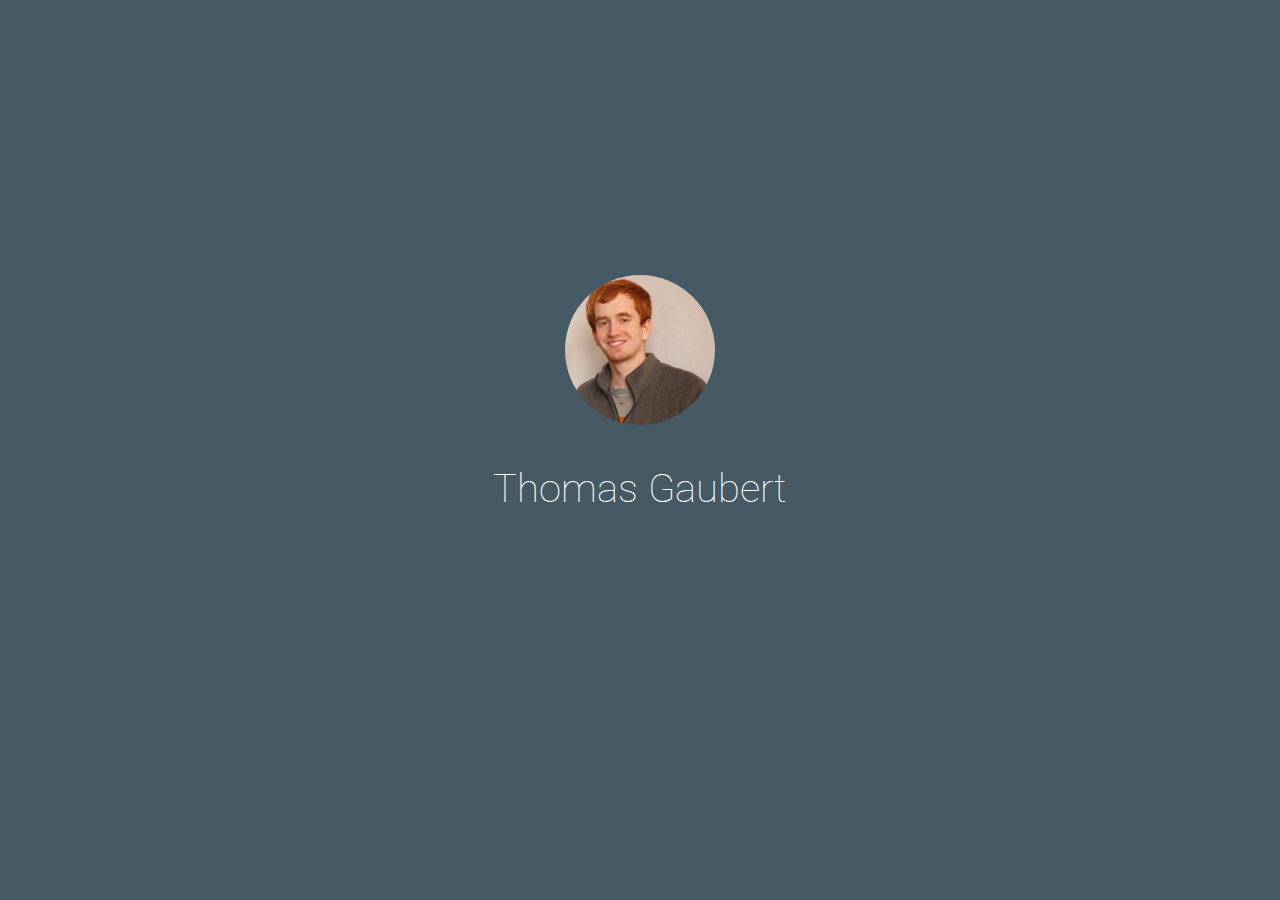
==== index.html @ 6ba44074 "Update index.html" ====
<!DOCTYPE HTML>
<html>
	<head>
		<meta charset="utf-8">
		<meta http-equiv="X-UA-Compatible" content="IE=edge">
		<meta name="google-site-verification" content="Y-iHNjTV9nRYkLNR6wzmsoKuqVngH78X9P6eTDYE-jA" />
		<meta name="viewport" content="width=device-width, initial-scale=1">
		<link rel="shortcut icon" type="image/x-icon" href="res/img/favicon.ico">
		
		<title>Thomas Gaubert</title>

		<script src="http://ajax.googleapis.com/ajax/libs/jquery/1.11.3/jquery.min.js"></script>
		<script src="res/js/animate.js"></script>

		<link href='http://fonts.googleapis.com/css?family=Roboto:100,300,400' rel='stylesheet' type='text/css'>
		<link href='http://fonts.googleapis.com/css?family=Roboto+Condensed:300' rel='stylesheet' type='text/css'>
		<link href='http://fonts.googleapis.com/css?family=Lobster' rel='stylesheet' type='text/css'>
		<link href="res/css/styles.css" rel="stylesheet">
	</head>
	<body>
		<div class="profile">
			<img class="profile-picture" src="res/img/profile.jpg"/>
			<p class="name">Thomas Gaubert</p>
			<div id="links">
				<ul>
					<li class="animate"><a href="http://github.com/ThomasGaubert">GITHUB</a></li>
					<li class="animate"><a href="resume.pdf">RESUME</a></li>
					<li class="animate"><a href="http://google.com/+ThomasGaubert">GOOGLE+</a></li>
					<li class="animate"><a href="http://twitter.com/ThomasGaubert">TWITTER</a></li>
					<li class="animate"><a href="https://www.linkedin.com/in/tpgaubert">LINKEDIN</a></li>
				</ul>
			</div>
			<a class="projects-btn animate" href="#">Projects</a>
		</div>

		<div class="projects-outer">
			<div class="projects-inner">
				<div class="cards">
					<div class="card card-1">
						<div class="image" id="card-1-image">
							<img src="res/img/card-1.jpg">
							<span class="title title-lobster">Tockle</span>
						</div>
						<div class="content" id="card-1-content">
							<p>Control your phone from Android Wear.</p>
						</div>
						<div class="content" id="card-1-content-more">
							<div class="title title-lobster">Tockle</div>
							<ul class="no-bullets">
								<li><b>Launched:</b> August 2014</li>
								<li><b>Platform:</b> Android</li>
								<li><b>Active users:</b> 8,000</li>
								<li><b>Downloads:</b> 30,000</li>
							</ul>
							<b>Coverage</b>
							<ul>
								<li>Gizmodo, Android Police, and more</li>
								<li>Featured at Google I/O 2015</li>
							</li>
						</div>
						<div class="action" id="card-1-action">
							<a href="https://play.google.com/store/apps/details?id=com.texasgamer.tockle">Play Store</a>
							<a href="#" id="info-more-1">More Info</a>
						</div>
						<div class="action" id="card-1-action-more">
							<a href="projects/tockle">Website</a>
							<a href="#" id="info-less-1">Less Info</a>
						</div>
					</div>
					<div class="card card-2">
						<div class="image darken" id="card-2-image">
							<img src="res/img/card-2.png">
							<span class="title title-lobster">Ensemble</span>
						</div>
						<div class="content" id="card-2-content">
							<p>Unified streaming music.</p>
						</div>
						<div class="content" id="card-2-content-more">
							<div class="title title-lobster">Ensemble</div>
							<ul class="no-bullets">
								<li><b>Launched:</b> March 2015</li>
								<li><b>Platform:</b> Web</li>
							</ul>
							<b>Notes</b>
							<ul>
								<li>Created as part of HackDFW 2015</li>
								<li>Supports Google Play Music and YouTube</li>
							</ul>
						</div>
						<div class="action" id="card-2-action">
							<a href="https://ensembleplayer.me">Web</a>
							<a href="#" id="info-more-2">More Info</a>
						</div>
						<div class="action" id="card-2-action-more">
							<a href="http://github.com/EnsemblePlayer">GitHub</a>
							<a href="#" id="info-less-2">Less Info</a>
						</div>
					</div>
					
					<div class="card card-3">
						<div class="image" id="card-3-image">
							<img src="res/img/card-3.png">
						</div>
						<div class="content" id="card-3-content">
							<p>Texas ΛΑΝ + Freetail Hackers</p>
						</div>
						<div class="content" id="card-3-content-more">
							<div class="title">Texas ΛΑΝ</div>
							<ul>
								<li>Treasurer (2016 - Present)</li>
							</ul>
							<div class="title">Freetail Hackers (HackTX)</div>
							<ul>
								<li>Tech Director (2016 - Present)</li>
							</ul>
						</div>
						<div class="action" id="card-3-action">
							<a href="#" id="info-more-3">More Info</a>
						</div>
						<div class="action" id="card-3-action-more">
							<a href="https://texaslan.org">ΛΑΝ</a>
							<a href="https://freetailhackers.com">Freetail Hackers</a>
							<a href="#" id="info-less-3">Less</a>
						</div>
					</div>
					
					<div class="stacked-cards">
						<div class="card card-4">
							<div class="content">
								<span class="title">More Projects</span>
								<p>Even more projects available on GitHub.</p>
							</div>
							<div class="action">
								<a href="https://github.com/ThomasGaubert">GitHub</a>
							</div>
						</div>
						<div class="card card-5">
							<div class="content">
								<span class="title">About Me</span>
								<p>I'm a third year Computer Science major at The University of Texas at Austin with a passion for tech and the outdoors.</p><br>
							</div>
						</div>
					</div>
					<div class="buttons">
						<a class="back-btn animate" href="#">Back</a>
					</div>
				</div>
			</div>
		</div>
	</body>
</html>
---- res/css/styles.css ----
/*
 * Profile
 */
body {
	font-family: 'Roboto', sans-serif;
	font-weight: 100;
	-webkit-font-smoothing: antialiased;
	-moz-font-smoothing: antialiased;
	-ms-font-smoothing: antialiased;
	-o-font-smoothing: antialiased;
	font-smoothing: antialiased;
	color: #FFFFFF;
	background-color: #455A64;
}

.profile {
	width: 50%;
    height: 350px;
    position: absolute;
    top: 0;
    bottom: 0;
    left: 0;
    right: 0;
    margin: auto;
    text-align: center;
}

.name {
	font-size: 2.5em;
	text-align: center;
}

.profile-picture {
	width: 150px;
	height: 150px;
	border-radius: 50%;
	display: block;
	margin-left: auto;
	margin-right: auto;	
}

#links ul {
	margin: 0;
	padding: 0;
	padding-bottom: 45px;
	list-style-type: none;
	text-align: center;
}

#links ul li { 
	display: inline; 
}

#links ul li a { 
	text-decoration: none; 
	color: white;
	font-family: 'Roboto Condensed', sans-serif;
	padding: 10px;
}

.projects-btn {
	text-decoration: none; 
	color: white;
	padding: 10px;
	margin-bottom: 20px;
	font-size: 18px;
	border: white solid 1px;
	border-radius: 5px;
	display: inline-block;
	-webkit-transition: all .2s cubic-bezier(.55,0,.1,1);
	-moz-transition: all .2s cubic-bezier(.55,0,.1,1);
	-ms-transition: all .2s cubic-bezier(.55,0,.1,1);
	-o-transition: all .2s cubic-bezier(.55,0,.1,1);
	transition: all .2s cubic-bezier(.55,0,.1,1);
}

.projects-btn:hover {
	-webkit-transform:scale(1.1);
	-moz-transform:scale(1.1);
	-ms-transform:scale(1.1);
	-o-transform:scale(1.1);
	transform:scale(1.1);
}

.animate {
	-webkit-animation: show 1s cubic-bezier(.55,0,.1,1);
    -moz-animation: show 1s cubic-bezier(.55,0,.1,1);
    -ms-animation: show 1s cubic-bezier(.55,0,.1,1);
    -o-animation: show 1s cubic-bezier(.55,0,.1,1);
    animation: show 1s cubic-bezier(.55,0,.1,1);
    -webkit-animation-fill-mode: forwards;
    -moz-animation-fill-mode: forwards;
    -ms-animation-fill-mode: forwards;
    -o-animation-fill-mode: forwards;
    animation-fill-mode: forwards;
    visibility: hidden;
}

@-webkit-keyframes show { 
	0% {
   		-webkit-transform:scale(0);
   		-moz-transform:scale(0);
   		-ms-transform:scale(0);
   		-o-transform:scale(0);
   		transform:scale(0);
   		opacity: 0;
	}
  	100% {
  		-webkit-transform:scale(1);
   		-moz-transform:scale(1);
   		-ms-transform:scale(1);
   		-o-transform:scale(1);
   		transform:scale(1);
  		opacity: 1;
  		visibility: visible;
  	}
}

.animate:nth-child(2) { 
	-webkit-animation-delay: 0.2s;
	-moz-animation-delay: 0.2s;
	-ms-animation-delay: 0.2s;
	-o-animation-delay: 0.2s;
	animation-delay: 0.2s;
}

.animate:nth-child(3) {
	-webkit-animation-delay: 0.3s;
	-moz-animation-delay: 0.3s;
	-ms-animation-delay: 0.3s;
	-o-animation-delay: 0.3s;
	animation-delay: 0.3s;
}

.animate:nth-child(4) { 
	-webkit-animation-delay: 0.4s;
	-moz-animation-delay: 0.4s;
	-ms-animation-delay: 0.4s;
	-o-animation-delay: 0.4s;
	animation-delay: 0.4s;
}

.animate:nth-child(5) { 
	-webkit-animation-delay: 0.5s;
	-moz-animation-delay: 0.5s;
	-ms-animation-delay: 0.5s;
	-o-animation-delay: 0.5s;
	animation-delay: 0.5s;
}

.animate:nth-child(6) { 
	-webkit-animation-delay: 0.6s;
	-moz-animation-delay: 0.6s;
	-ms-animation-delay: 0.6s;
	-o-animation-delay: 0.6s;
	animation-delay: 0.6s;
}

/*
 * Projects
 */
.projects-outer {
	padding: 0px;
}

.projects-inner {
  	width: 100%;
    height: 350px;
    
    margin: auto;
}

.cards {
	width: 80%;
    height: 350px;
    position: absolute;
    top: 0;
    bottom: 0;
    left: 0;
    right: 0;
    margin: auto;
}

.buttons {
	text-align: center;
	margin-top: 20px;
}

.back-btn {
	text-decoration: none; 
	color: white;
	padding: 10px;
	margin-bottom: 20px;
	font-size: 18px;
	border: white solid 1px;
	border-radius: 5px;
	display: inline-block;
	-webkit-transition: all .2s cubic-bezier(.55,0,.1,1);
	-moz-transition: all .2s cubic-bezier(.55,0,.1,1);
	-ms-transition: all .2s cubic-bezier(.55,0,.1,1);
	-o-transition: all .2s cubic-bezier(.55,0,.1,1);
	transition: all .2s cubic-bezier(.55,0,.1,1);
	-webkit-animation-delay: 0.5s;
	-moz-animation-delay: 0.5s; 
	-ms-animation-delay: 0.5s; 
	-o-animation-delay: 0.5s;
	animation-delay: 0.5s;
}

.back-btn:hover {
	-webkit-transform:scale(1.1);
	-moz-transform:scale(1.1);
	-ms-transform:scale(1.1);
	-o-transform:scale(1.1);
	transform:scale(1.1);
}

/*
 * Cards
 */
.card {
	display: inline-block;
	vertical-align: top;
	width: 350px;
	position: relative;
	overflow: hidden;
	margin: 10px;
	background: #FFF;
	box-shadow: 0 2px 5px 0 rgba(0, 0, 0, 0.16), 0 2px 10px 0 rgba(0, 0, 0, 0.12);
	color: #272727;
	border-radius: 2px;
	-webkit-animation: show 1s cubic-bezier(.55,0,.1,1);
    -moz-animation: show 1s cubic-bezier(.55,0,.1,1);
    -ms-animation: show 1s cubic-bezier(.55,0,.1,1);
    -o-animation: show 1s cubic-bezier(.55,0,.1,1);
    animation: show 1s cubic-bezier(.55,0,.1,1);
    -webkit-animation-fill-mode: forwards;
    -moz-animation-fill-mode: forwards;
    -ms-animation-fill-mode: forwards;
    -o-animation-fill-mode: forwards;
    animation-fill-mode: forwards;
    visibility: hidden;
}

.card .title {
    line-height: 48px;
    font-size: 24px;
    font-weight: 300;
}

.card .content {
    padding: 20px;
    font-weight: 300;
    border-radius: 0 0 2px 2px;
}

.card p {
    margin: 0;
}

.card .action {
    border-top: 1px solid rgba(160, 160, 160, 0.2);
    padding: 20px;
    font-weight: 400;
}

.card a {
    color: #FF5722;
    margin-right: 20px;
    text-transform: uppercase;
    text-decoration: none;
}

.card .image {
    position: relative;
}

.card .image img {
    border-radius: 2px 2px 0 0;
    position: relative;
    left: 0;
    right: 0;
    top: 0;
    bottom: 0;
    width: 100%;
}

.card .darken {
	background: #494949;
}

.card .darken img {
	opacity: 0.7;
}

.card .image .title {
    position: absolute;
    bottom: 0;
    left: 0;
    padding: 20px;
    color: #FFF;
}

.title-lobster {
	font-family: 'Lobster', cursive;
	font-size: 48px !important;
}

.stacked-cards {
  	width: 350px; 
  	display: inline-block;
}

.no-bullets {
	list-style-type: none;
	padding: 0; 
	margin-top: 10px;
	margin-bottom: 25px;
}

@-webkit-keyframes show-cards { 
	0% {
   		-webkit-transform:scale(0);
   		-moz-transform:scale(0);
   		-ms-transform:scale(0);
   		-o-transform:scale(0);
   		transform:scale(0);
	}
  	100% {
  		-webkit-transform:scale(1);
   		-moz-transform:scale(1);
   		-ms-transform:scale(1);
   		-o-transform:scale(1);
   		transform:scale(1);
  		visibility: visible;
  	}
}

.card-2 { 
	-webkit-animation-delay: 0.2s;
	-moz-animation-delay: 0.2s;
	-ms-animation-delay: 0.2s;
	-o-animation-delay: 0.2s;
	animation-delay: 0.2s;
}

.card-3 { 
	-webkit-animation-delay: 0.3s;
	-moz-animation-delay: 0.3s;
	-ms-animation-delay: 0.3s;
	-o-animation-delay: 0.3s;
	animation-delay: 0.3s;
}

.card-4 { 
	-webkit-animation-delay: 0.4s;
	-moz-animation-delay: 0.4s;
	-ms-animation-delay: 0.4s;
	-o-animation-delay: 0.4s;
	animation-delay: 0.4s;
}

.card-5 { 
	-webkit-animation-delay: 0.5s;
	-moz-animation-delay: 0.5s;
	-ms-animation-delay: 0.5s;
	-o-animation-delay: 0.5s;
	animation-delay: 0.5s;
}

@media (max-width: 1860px) {
	.cards {
		width: 750px;
		margin-top: 20px;
	}
}

@media (max-width: 825px) {
	.cards {
		width: 320px;
	}

	.card {
		width: 300px;
	}
}
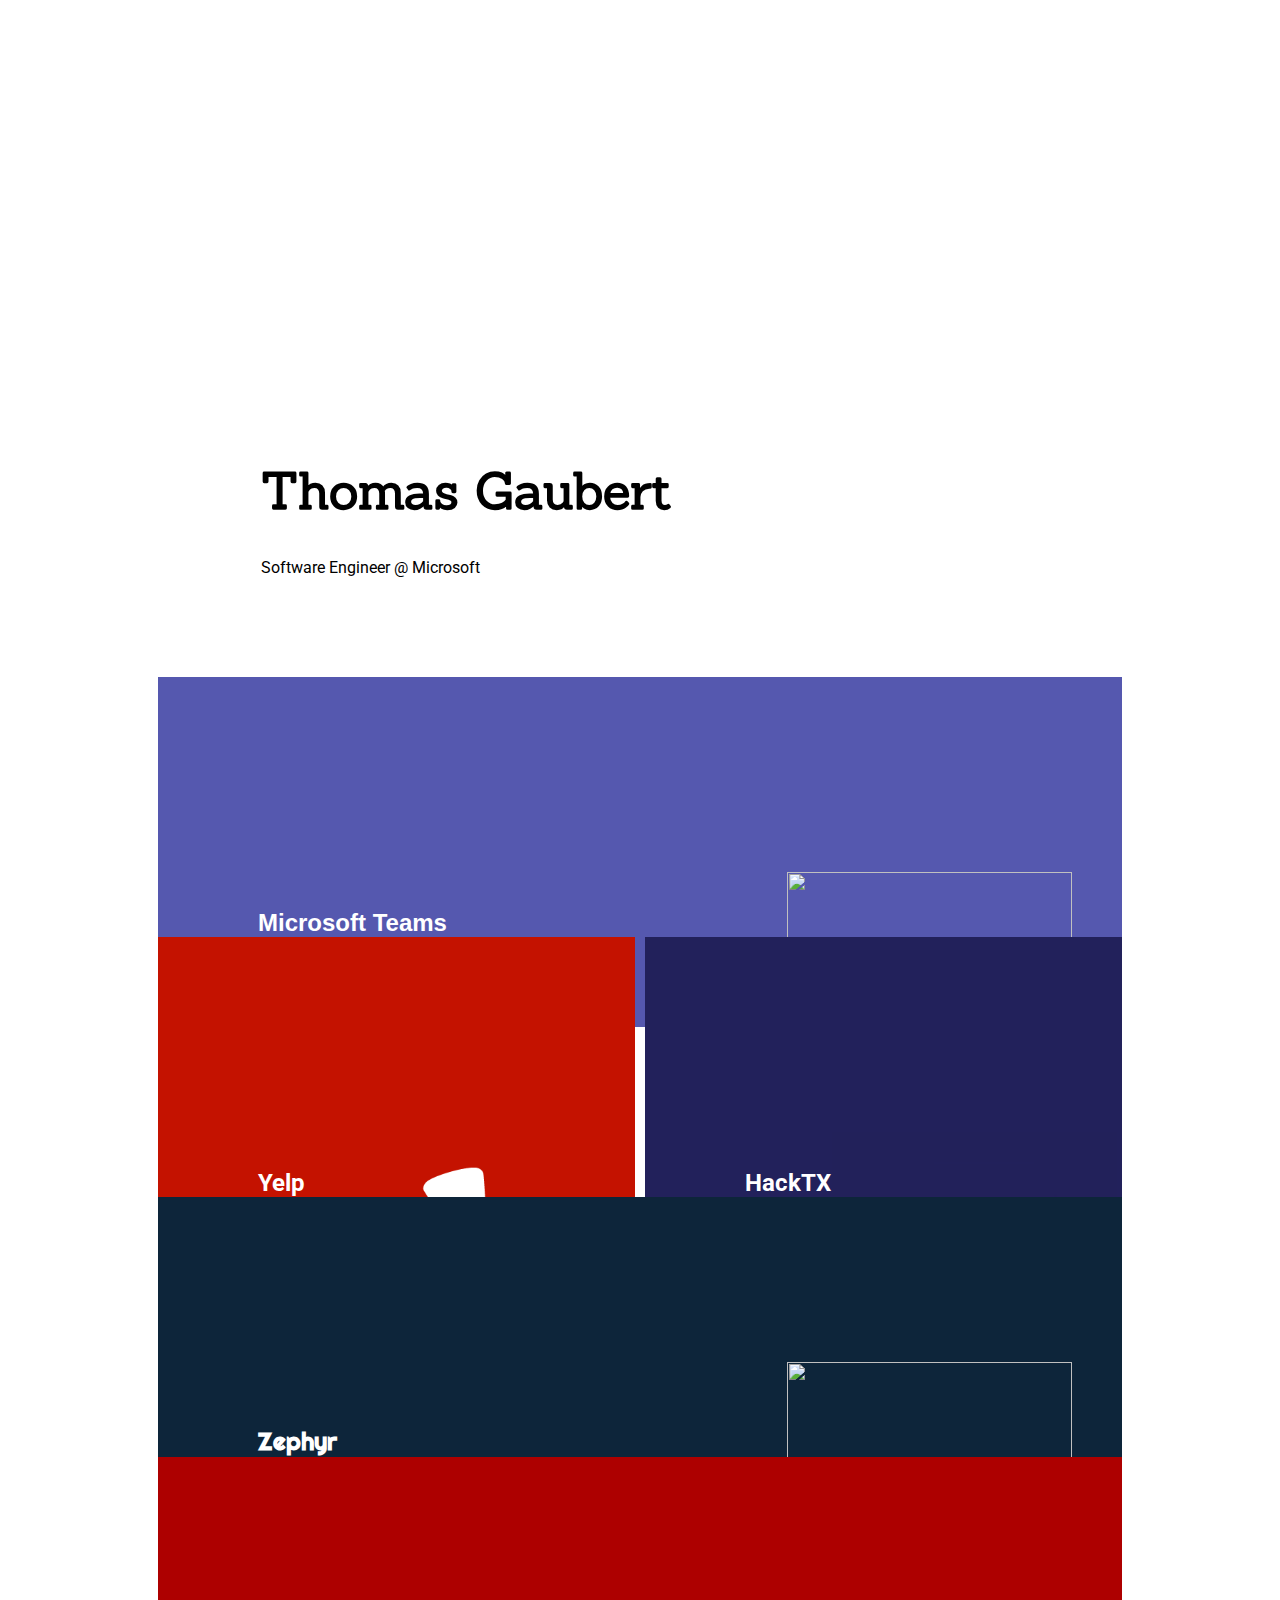
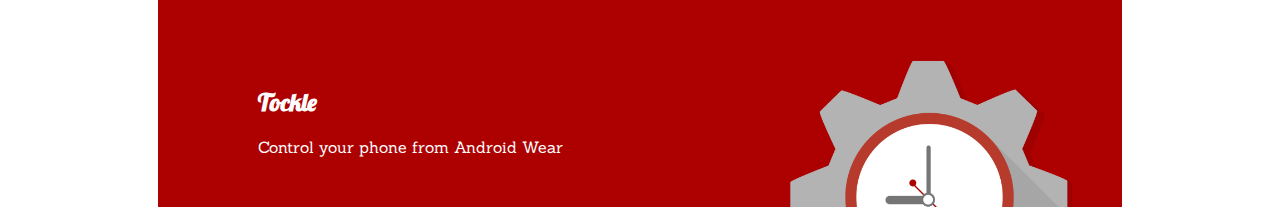
==== commit 23a9584f: "Add half project blocks" ====
--- a/index.html
+++ b/index.html
@@ -1,151 +1,116 @@
 <!DOCTYPE HTML>
 <html>
-	<head>
-		<meta charset="utf-8">
-		<meta http-equiv="X-UA-Compatible" content="IE=edge">
-		<meta name="google-site-verification" content="Y-iHNjTV9nRYkLNR6wzmsoKuqVngH78X9P6eTDYE-jA" />
-		<meta name="viewport" content="width=device-width, initial-scale=1">
-		<link rel="shortcut icon" type="image/x-icon" href="res/img/favicon.ico">
-		
-		<title>Thomas Gaubert</title>
+<head>
+  <meta charset="utf-8">
+  <meta http-equiv="X-UA-Compatible" content="IE=edge">
+  <meta name="description" content="Student at UT Austin, tech and outdoor enthusiast." />
+  <meta name="google-site-verification" content="Y-iHNjTV9nRYkLNR6wzmsoKuqVngH78X9P6eTDYE-jA" />
+  <meta name="viewport" content="width=device-width, initial-scale=1">
+  <link rel="shortcut icon" type="image/x-icon" href="res/img/favicon.ico">
 
-		<script src="http://ajax.googleapis.com/ajax/libs/jquery/1.11.3/jquery.min.js"></script>
-		<script src="res/js/animate.js"></script>
+  <title>Thomas Gaubert</title>
 
-		<link href='http://fonts.googleapis.com/css?family=Roboto:100,300,400' rel='stylesheet' type='text/css'>
-		<link href='http://fonts.googleapis.com/css?family=Roboto+Condensed:300' rel='stylesheet' type='text/css'>
-		<link href='http://fonts.googleapis.com/css?family=Lobster' rel='stylesheet' type='text/css'>
-		<link href="res/css/styles.css" rel="stylesheet">
-	</head>
-	<body>
-		<div class="profile">
-			<img class="profile-picture" src="res/img/profile.jpg"/>
-			<p class="name">Thomas Gaubert</p>
-			<div id="links">
-				<ul>
-					<li class="animate"><a href="http://github.com/ThomasGaubert">GITHUB</a></li>
-					<li class="animate"><a href="resume.pdf">RESUME</a></li>
-					<li class="animate"><a href="http://google.com/+ThomasGaubert">GOOGLE+</a></li>
-					<li class="animate"><a href="http://twitter.com/ThomasGaubert">TWITTER</a></li>
-					<li class="animate"><a href="https://www.linkedin.com/in/tpgaubert">LINKEDIN</a></li>
-				</ul>
-			</div>
-			<a class="projects-btn animate" href="#">Projects</a>
-		</div>
+  <script src="//ajax.googleapis.com/ajax/libs/jquery/1.11.3/jquery.min.js"></script>
 
-		<div class="projects-outer">
-			<div class="projects-inner">
-				<div class="cards">
-					<div class="card card-1">
-						<div class="image" id="card-1-image">
-							<img src="res/img/card-1.jpg">
-							<span class="title title-lobster">Tockle</span>
-						</div>
-						<div class="content" id="card-1-content">
-							<p>Control your phone from Android Wear.</p>
-						</div>
-						<div class="content" id="card-1-content-more">
-							<div class="title title-lobster">Tockle</div>
-							<ul class="no-bullets">
-								<li><b>Launched:</b> August 2014</li>
-								<li><b>Platform:</b> Android</li>
-								<li><b>Active users:</b> 8,000</li>
-								<li><b>Downloads:</b> 30,000</li>
-							</ul>
-							<b>Coverage</b>
-							<ul>
-								<li>Gizmodo, Android Police, and more</li>
-								<li>Featured at Google I/O 2015</li>
-							</li>
-						</div>
-						<div class="action" id="card-1-action">
-							<a href="https://play.google.com/store/apps/details?id=com.texasgamer.tockle">Play Store</a>
-							<a href="#" id="info-more-1">More Info</a>
-						</div>
-						<div class="action" id="card-1-action-more">
-							<a href="projects/tockle">Website</a>
-							<a href="#" id="info-less-1">Less Info</a>
-						</div>
-					</div>
-					<div class="card card-2">
-						<div class="image darken" id="card-2-image">
-							<img src="res/img/card-2.png">
-							<span class="title title-lobster">Ensemble</span>
-						</div>
-						<div class="content" id="card-2-content">
-							<p>Unified streaming music.</p>
-						</div>
-						<div class="content" id="card-2-content-more">
-							<div class="title title-lobster">Ensemble</div>
-							<ul class="no-bullets">
-								<li><b>Launched:</b> March 2015</li>
-								<li><b>Platform:</b> Web</li>
-							</ul>
-							<b>Notes</b>
-							<ul>
-								<li>Created as part of HackDFW 2015</li>
-								<li>Supports Google Play Music and YouTube</li>
-							</ul>
-						</div>
-						<div class="action" id="card-2-action">
-							<a href="https://ensembleplayer.me">Web</a>
-							<a href="#" id="info-more-2">More Info</a>
-						</div>
-						<div class="action" id="card-2-action-more">
-							<a href="http://github.com/EnsemblePlayer">GitHub</a>
-							<a href="#" id="info-less-2">Less Info</a>
-						</div>
-					</div>
-					
-					<div class="card card-3">
-						<div class="image" id="card-3-image">
-							<img src="res/img/card-3.png">
-						</div>
-						<div class="content" id="card-3-content">
-							<p>Texas ΛΑΝ + Freetail Hackers</p>
-						</div>
-						<div class="content" id="card-3-content-more">
-							<div class="title">Texas ΛΑΝ</div>
-							<ul>
-								<li>Treasurer (2016 - Present)</li>
-							</ul>
-							<div class="title">Freetail Hackers (HackTX)</div>
-							<ul>
-								<li>Tech Director (2016 - Present)</li>
-							</ul>
-						</div>
-						<div class="action" id="card-3-action">
-							<a href="#" id="info-more-3">More Info</a>
-						</div>
-						<div class="action" id="card-3-action-more">
-							<a href="https://texaslan.org">ΛΑΝ</a>
-							<a href="https://freetailhackers.com">Freetail Hackers</a>
-							<a href="#" id="info-less-3">Less</a>
-						</div>
-					</div>
-					
-					<div class="stacked-cards">
-						<div class="card card-4">
-							<div class="content">
-								<span class="title">More Projects</span>
-								<p>Even more projects available on GitHub.</p>
-							</div>
-							<div class="action">
-								<a href="https://github.com/ThomasGaubert">GitHub</a>
-							</div>
-						</div>
-						<div class="card card-5">
-							<div class="content">
-								<span class="title">About Me</span>
-								<p>I'm a third year Computer Science major at The University of Texas at Austin with a passion for tech and the outdoors.</p><br>
-							</div>
-						</div>
-					</div>
-					<div class="buttons">
-						<a class="back-btn animate" href="#">Back</a>
-					</div>
-				</div>
-			</div>
-		</div>
-	</body>
+  <link href="https://fonts.googleapis.com/css?family=Roboto:300,400|Sanchez:400,400i|Righteous|Lobster" rel="stylesheet">
+  <link rel="stylesheet" href="https://maxcdn.bootstrapcdn.com/bootstrap/4.0.0-beta.2/css/bootstrap.min.css" integrity="sha384-PsH8R72JQ3SOdhVi3uxftmaW6Vc51MKb0q5P2rRUpPvrszuE4W1povHYgTpBfshb" crossorigin="anonymous">
+  <script defer src="https://use.fontawesome.com/releases/v5.0.9/js/all.js" integrity="sha384-8iPTk2s/jMVj81dnzb/iFR2sdA7u06vHJyyLlAd4snFpCl/SnyUjRrbdJsw1pGIl" crossorigin="anonymous"></script>
+  <link href="res/css/styles.css" rel="stylesheet">
+</head>
+<body>
+
+  <div class="links">
+    <ul>
+      <li><a href="resume.pdf" target="_blank"><i class="far fa-file-alt"></i></a></li>
+      <li><a href="https://github.com/ThomasGaubert" target="_blank"><i class="fab fa-github"></i></a></li>
+      <li><a href="https://twitter.com/ThomasGaubert" target="_blank"><i class="fab fa-twitter"></i></a></li>
+      <li><a href="https://instagram.com/ThomasGaubert" target="_blank"><i class="fab fa-instagram"></i></a></li>
+      <li><a href="https://linkedin.com/in/tpgaubert" target="_blank"><i class="fab fa-linkedin"></i></a></li>
+    </ul>
+  </div>
+
+  <section class="hero">
+    <section class="bio">
+      <h1 class="name">Thomas Gaubert</h1>
+      <span class="tagline">Software Engineer @ Microsoft</span>
+    </section>
+  </section>
+
+  <div class="projects-container">
+    <section class="project">
+      <div class="project-container project-ms">
+        <img class="icon" src="res/img/ms-teams.png" />
+        <div class="project-caption">
+          <h2>Microsoft Teams</h2>
+          <span class="project-tagline">The hub for teamwork in Office 365</span>
+        </div>
+      </div>
+    </section>
+
+    <!-- <section class="project">
+      <div class="project-container project-container-half left project-yelp">
+        <img class="icon" src="res/img/ms-teams.png" />
+        <div class="project-caption">
+          <h2>Yelp</h2>
+          <span class="project-tagline">Core Android</span>
+        </div>
+      </div>
+
+      <div class="project-container project-container-half right project-lan">
+        <img class="icon" src="res/img/ms-teams.png" />
+        <div class="project-caption">
+          <h2>HackTX</h2>
+          <span class="project-tagline">The UT Austin hackathon</span>
+        </div>
+      </div>
+    </section> -->
+
+    <div class="project-half-container">
+      <section class="project project-half">
+        <div class="project-container project-yelp half-left">
+          <img class="icon" src="res/img/yelp.png" />
+          <div class="project-caption">
+            <h2>Yelp</h2>
+            <span class="project-tagline">Core Android</span>
+          </div>
+        </div>
+      </section>
+
+      <section class="project project-half">
+        <div class="project-container project-hacktx half-right">
+          <img class="icon" src="res/img/hacktx.png" />
+          <div class="project-caption">
+            <h2>HackTX</h2>
+            <span class="project-tagline">The UT Austin hackathon</span>
+          </div>
+        </div>
+      </section>
+    </div>
+
+    <section class="project">
+      <div class="project-container project-zephyr">
+        <img class="icon" src="res/img/zephyr.png" />
+        <div class="project-caption">
+          <h2>Zephyr</h2>
+          <span class="project-tagline">Android notifications mirrored to VR</span>
+        </div>
+      </div>
+    </section>
+
+    <section class="project">
+      <div class="project-container project-tockle">
+        <img class="icon" src="res/img/tockle.png" />
+        <div class="project-caption">
+          <h2>Tockle</h2>
+          <span class="project-tagline">Control your phone from Android Wear</span>
+        </div>
+      </div>
+    </section>
+  </div>
+
+  <section class="footer">
+    &copy; 2018 Thomas Gaubert
+  </section>
+  
+</body>
 </html>
--- a/res/css/styles.css
+++ b/res/css/styles.css
@@ -1,386 +1,181 @@
-/*
- * Profile
- */
+/* Global */
 body {
-	font-family: 'Roboto', sans-serif;
-	font-weight: 100;
-	-webkit-font-smoothing: antialiased;
-	-moz-font-smoothing: antialiased;
-	-ms-font-smoothing: antialiased;
-	-o-font-smoothing: antialiased;
-	font-smoothing: antialiased;
-	color: #FFFFFF;
-	background-color: #455A64;
+  font-family: 'Roboto', sans-serif;
 }
 
-.profile {
-	width: 50%;
-    height: 350px;
-    position: absolute;
-    top: 0;
-    bottom: 0;
-    left: 0;
-    right: 0;
-    margin: auto;
-    text-align: center;
+@font-face {
+  font-family: 'SegoeUI' ;
+  src: url('../font/SegoeUI.ttf') format('truetype');
+}
+
+/* Links */
+.links {
+  width: 150px;
+  position: fixed;
+  z-index: 1;
+  top: 0;
+  right: 0;
+  overflow-x: hidden;
+  padding-top: 20px;
+}
+
+.links a {
+  padding: 6px 8px 6px 16px;
+  text-decoration: none;
+  font-size: 25px;
+  color: #818181;
+  display: block;
+}
+
+.links a:hover {
+  color: black;
+}
+
+.links ul {
+  list-style: none
+}
+
+.links ul .fa-file-alt {
+  margin-left: 3px;
+}
+
+.links li {
+  display: block
+}
+
+/* Hero */
+.hero {
+  height: 90%;
+  padding-top: 25%;
+}
+
+.bio {
+  width: 500px;
+  padding: 100px 0;
+  margin-left: 20%;
 }
 
 .name {
-	font-size: 2.5em;
-	text-align: center;
+  font-family: 'Sanchez', serif;
+  font-size: 4vmax;
 }
 
-.profile-picture {
-	width: 150px;
-	height: 150px;
-	border-radius: 50%;
-	display: block;
-	margin-left: auto;
-	margin-right: auto;	
+.tagline {
+  
 }
 
-#links ul {
-	margin: 0;
-	padding: 0;
-	padding-bottom: 45px;
-	list-style-type: none;
-	text-align: center;
+/* Projects */
+.projects-container {
+  padding: 0 150px;
 }
 
-#links ul li { 
-	display: inline; 
+.project {
+  height: 250px;
+  margin-bottom: 10px;
 }
 
-#links ul li a { 
-	text-decoration: none; 
-	color: white;
-	font-family: 'Roboto Condensed', sans-serif;
-	padding: 10px;
+.project-half {
+  padding: 0;
+  width: 50%;
 }
 
-.projects-btn {
-	text-decoration: none; 
-	color: white;
-	padding: 10px;
-	margin-bottom: 20px;
-	font-size: 18px;
-	border: white solid 1px;
-	border-radius: 5px;
-	display: inline-block;
-	-webkit-transition: all .2s cubic-bezier(.55,0,.1,1);
-	-moz-transition: all .2s cubic-bezier(.55,0,.1,1);
-	-ms-transition: all .2s cubic-bezier(.55,0,.1,1);
-	-o-transition: all .2s cubic-bezier(.55,0,.1,1);
-	transition: all .2s cubic-bezier(.55,0,.1,1);
+.project-half .half-left {
+  margin-right: 5px;
 }
 
-.projects-btn:hover {
-	-webkit-transform:scale(1.1);
-	-moz-transform:scale(1.1);
-	-ms-transform:scale(1.1);
-	-o-transform:scale(1.1);
-	transform:scale(1.1);
+.project-half .half-right {
+  margin-left: 5px;
 }
 
-.animate {
-	-webkit-animation: show 1s cubic-bezier(.55,0,.1,1);
-    -moz-animation: show 1s cubic-bezier(.55,0,.1,1);
-    -ms-animation: show 1s cubic-bezier(.55,0,.1,1);
-    -o-animation: show 1s cubic-bezier(.55,0,.1,1);
-    animation: show 1s cubic-bezier(.55,0,.1,1);
-    -webkit-animation-fill-mode: forwards;
-    -moz-animation-fill-mode: forwards;
-    -ms-animation-fill-mode: forwards;
-    -o-animation-fill-mode: forwards;
-    animation-fill-mode: forwards;
-    visibility: hidden;
+.project-half-container {
+  display: flex;
 }
 
-@-webkit-keyframes show { 
-	0% {
-   		-webkit-transform:scale(0);
-   		-moz-transform:scale(0);
-   		-ms-transform:scale(0);
-   		-o-transform:scale(0);
-   		transform:scale(0);
-   		opacity: 0;
-	}
-  	100% {
-  		-webkit-transform:scale(1);
-   		-moz-transform:scale(1);
-   		-ms-transform:scale(1);
-   		-o-transform:scale(1);
-   		transform:scale(1);
-  		opacity: 1;
-  		visibility: visible;
-  	}
+.project-container {
+  position: relative;
+  height: 100%;
+  padding: 50px 100px;
+  overflow: hidden;
 }
 
-.animate:nth-child(2) { 
-	-webkit-animation-delay: 0.2s;
-	-moz-animation-delay: 0.2s;
-	-ms-animation-delay: 0.2s;
-	-o-animation-delay: 0.2s;
-	animation-delay: 0.2s;
+.project-container > .icon {
+  width: 285px;
+  height: 285px;
+  position: absolute;
+  bottom: -130px;
+  right: 50px;
 }
 
-.animate:nth-child(3) {
-	-webkit-animation-delay: 0.3s;
-	-moz-animation-delay: 0.3s;
-	-ms-animation-delay: 0.3s;
-	-o-animation-delay: 0.3s;
-	animation-delay: 0.3s;
+.project-caption {
+  position: absolute;
+  bottom: 0;
+  margin-bottom: 50px;
 }
 
-.animate:nth-child(4) { 
-	-webkit-animation-delay: 0.4s;
-	-moz-animation-delay: 0.4s;
-	-ms-animation-delay: 0.4s;
-	-o-animation-delay: 0.4s;
-	animation-delay: 0.4s;
+.project-tagline {
+  font-family: 'Sanchez', serif;
 }
 
-.animate:nth-child(5) { 
-	-webkit-animation-delay: 0.5s;
-	-moz-animation-delay: 0.5s;
-	-ms-animation-delay: 0.5s;
-	-o-animation-delay: 0.5s;
-	animation-delay: 0.5s;
+/* Project: Microsoft */
+.project-ms {
+  background-color: #5558AF;
+  color: white;
 }
 
-.animate:nth-child(6) { 
-	-webkit-animation-delay: 0.6s;
-	-moz-animation-delay: 0.6s;
-	-ms-animation-delay: 0.6s;
-	-o-animation-delay: 0.6s;
-	animation-delay: 0.6s;
+.project-ms h2 {
+  text-transform: capitalize;
+  font-family: 'SegoeUI', 'Arial', 'Helvetica', sans-serif;
 }
 
-/*
- * Projects
- */
-.projects-outer {
-	padding: 0px;
+/* Project: Yelp */
+.project-yelp {
+  background-color: #C41200;
+  color: white;
 }
 
-.projects-inner {
-  	width: 100%;
-    height: 350px;
-    
-    margin: auto;
+.project-yelp > .icon {
+  right: 5px;
 }
 
-.cards {
-	width: 80%;
-    height: 350px;
-    position: absolute;
-    top: 0;
-    bottom: 0;
-    left: 0;
-    right: 0;
-    margin: auto;
+/* Project: HackTX */
+.project-hacktx {
+  background-color: #22215B;
+  color: white;
 }
 
-.buttons {
-	text-align: center;
-	margin-top: 20px;
+.project-hacktx > .icon {
+  right: 5px;
 }
 
-.back-btn {
-	text-decoration: none; 
-	color: white;
-	padding: 10px;
-	margin-bottom: 20px;
-	font-size: 18px;
-	border: white solid 1px;
-	border-radius: 5px;
-	display: inline-block;
-	-webkit-transition: all .2s cubic-bezier(.55,0,.1,1);
-	-moz-transition: all .2s cubic-bezier(.55,0,.1,1);
-	-ms-transition: all .2s cubic-bezier(.55,0,.1,1);
-	-o-transition: all .2s cubic-bezier(.55,0,.1,1);
-	transition: all .2s cubic-bezier(.55,0,.1,1);
-	-webkit-animation-delay: 0.5s;
-	-moz-animation-delay: 0.5s; 
-	-ms-animation-delay: 0.5s; 
-	-o-animation-delay: 0.5s;
-	animation-delay: 0.5s;
+/* Project: Zephyr */
+.project-zephyr {
+  background-color: #0D253A;
+  color: white;
 }
 
-.back-btn:hover {
-	-webkit-transform:scale(1.1);
-	-moz-transform:scale(1.1);
-	-ms-transform:scale(1.1);
-	-o-transform:scale(1.1);
-	transform:scale(1.1);
+.project-zephyr > .icon {
+  bottom: -100px;
 }
 
-/*
- * Cards
- */
-.card {
-	display: inline-block;
-	vertical-align: top;
-	width: 350px;
-	position: relative;
-	overflow: hidden;
-	margin: 10px;
-	background: #FFF;
-	box-shadow: 0 2px 5px 0 rgba(0, 0, 0, 0.16), 0 2px 10px 0 rgba(0, 0, 0, 0.12);
-	color: #272727;
-	border-radius: 2px;
-	-webkit-animation: show 1s cubic-bezier(.55,0,.1,1);
-    -moz-animation: show 1s cubic-bezier(.55,0,.1,1);
-    -ms-animation: show 1s cubic-bezier(.55,0,.1,1);
-    -o-animation: show 1s cubic-bezier(.55,0,.1,1);
-    animation: show 1s cubic-bezier(.55,0,.1,1);
-    -webkit-animation-fill-mode: forwards;
-    -moz-animation-fill-mode: forwards;
-    -ms-animation-fill-mode: forwards;
-    -o-animation-fill-mode: forwards;
-    animation-fill-mode: forwards;
-    visibility: hidden;
+.project-zephyr h2 {
+  text-transform: capitalize;
+  font-family: 'Righteous', cursive;
 }
 
-.card .title {
-    line-height: 48px;
-    font-size: 24px;
-    font-weight: 300;
+/* Project: Tockle */
+.project-tockle {
+  background-color: #AD0000;
+  color: white;
 }
 
-.card .content {
-    padding: 20px;
-    font-weight: 300;
-    border-radius: 0 0 2px 2px;
+.project-tockle h2 {
+  text-transform: capitalize;
+  font-family: 'Lobster', cursive;
 }
 
-.card p {
-    margin: 0;
-}
-
-.card .action {
-    border-top: 1px solid rgba(160, 160, 160, 0.2);
-    padding: 20px;
-    font-weight: 400;
-}
-
-.card a {
-    color: #FF5722;
-    margin-right: 20px;
-    text-transform: uppercase;
-    text-decoration: none;
-}
-
-.card .image {
-    position: relative;
-}
-
-.card .image img {
-    border-radius: 2px 2px 0 0;
-    position: relative;
-    left: 0;
-    right: 0;
-    top: 0;
-    bottom: 0;
-    width: 100%;
-}
-
-.card .darken {
-	background: #494949;
-}
-
-.card .darken img {
-	opacity: 0.7;
-}
-
-.card .image .title {
-    position: absolute;
-    bottom: 0;
-    left: 0;
-    padding: 20px;
-    color: #FFF;
-}
-
-.title-lobster {
-	font-family: 'Lobster', cursive;
-	font-size: 48px !important;
-}
-
-.stacked-cards {
-  	width: 350px; 
-  	display: inline-block;
-}
-
-.no-bullets {
-	list-style-type: none;
-	padding: 0; 
-	margin-top: 10px;
-	margin-bottom: 25px;
-}
-
-@-webkit-keyframes show-cards { 
-	0% {
-   		-webkit-transform:scale(0);
-   		-moz-transform:scale(0);
-   		-ms-transform:scale(0);
-   		-o-transform:scale(0);
-   		transform:scale(0);
-	}
-  	100% {
-  		-webkit-transform:scale(1);
-   		-moz-transform:scale(1);
-   		-ms-transform:scale(1);
-   		-o-transform:scale(1);
-   		transform:scale(1);
-  		visibility: visible;
-  	}
-}
-
-.card-2 { 
-	-webkit-animation-delay: 0.2s;
-	-moz-animation-delay: 0.2s;
-	-ms-animation-delay: 0.2s;
-	-o-animation-delay: 0.2s;
-	animation-delay: 0.2s;
-}
-
-.card-3 { 
-	-webkit-animation-delay: 0.3s;
-	-moz-animation-delay: 0.3s;
-	-ms-animation-delay: 0.3s;
-	-o-animation-delay: 0.3s;
-	animation-delay: 0.3s;
-}
-
-.card-4 { 
-	-webkit-animation-delay: 0.4s;
-	-moz-animation-delay: 0.4s;
-	-ms-animation-delay: 0.4s;
-	-o-animation-delay: 0.4s;
-	animation-delay: 0.4s;
-}
-
-.card-5 { 
-	-webkit-animation-delay: 0.5s;
-	-moz-animation-delay: 0.5s;
-	-ms-animation-delay: 0.5s;
-	-o-animation-delay: 0.5s;
-	animation-delay: 0.5s;
-}
-
-@media (max-width: 1860px) {
-	.cards {
-		width: 750px;
-		margin-top: 20px;
-	}
-}
-
-@media (max-width: 825px) {
-	.cards {
-		width: 320px;
-	}
-
-	.card {
-		width: 300px;
-	}
+/* Footer */
+.footer {
+  font-size: 0.75rem;
+  padding: 1rem;
+  text-align: center;
 }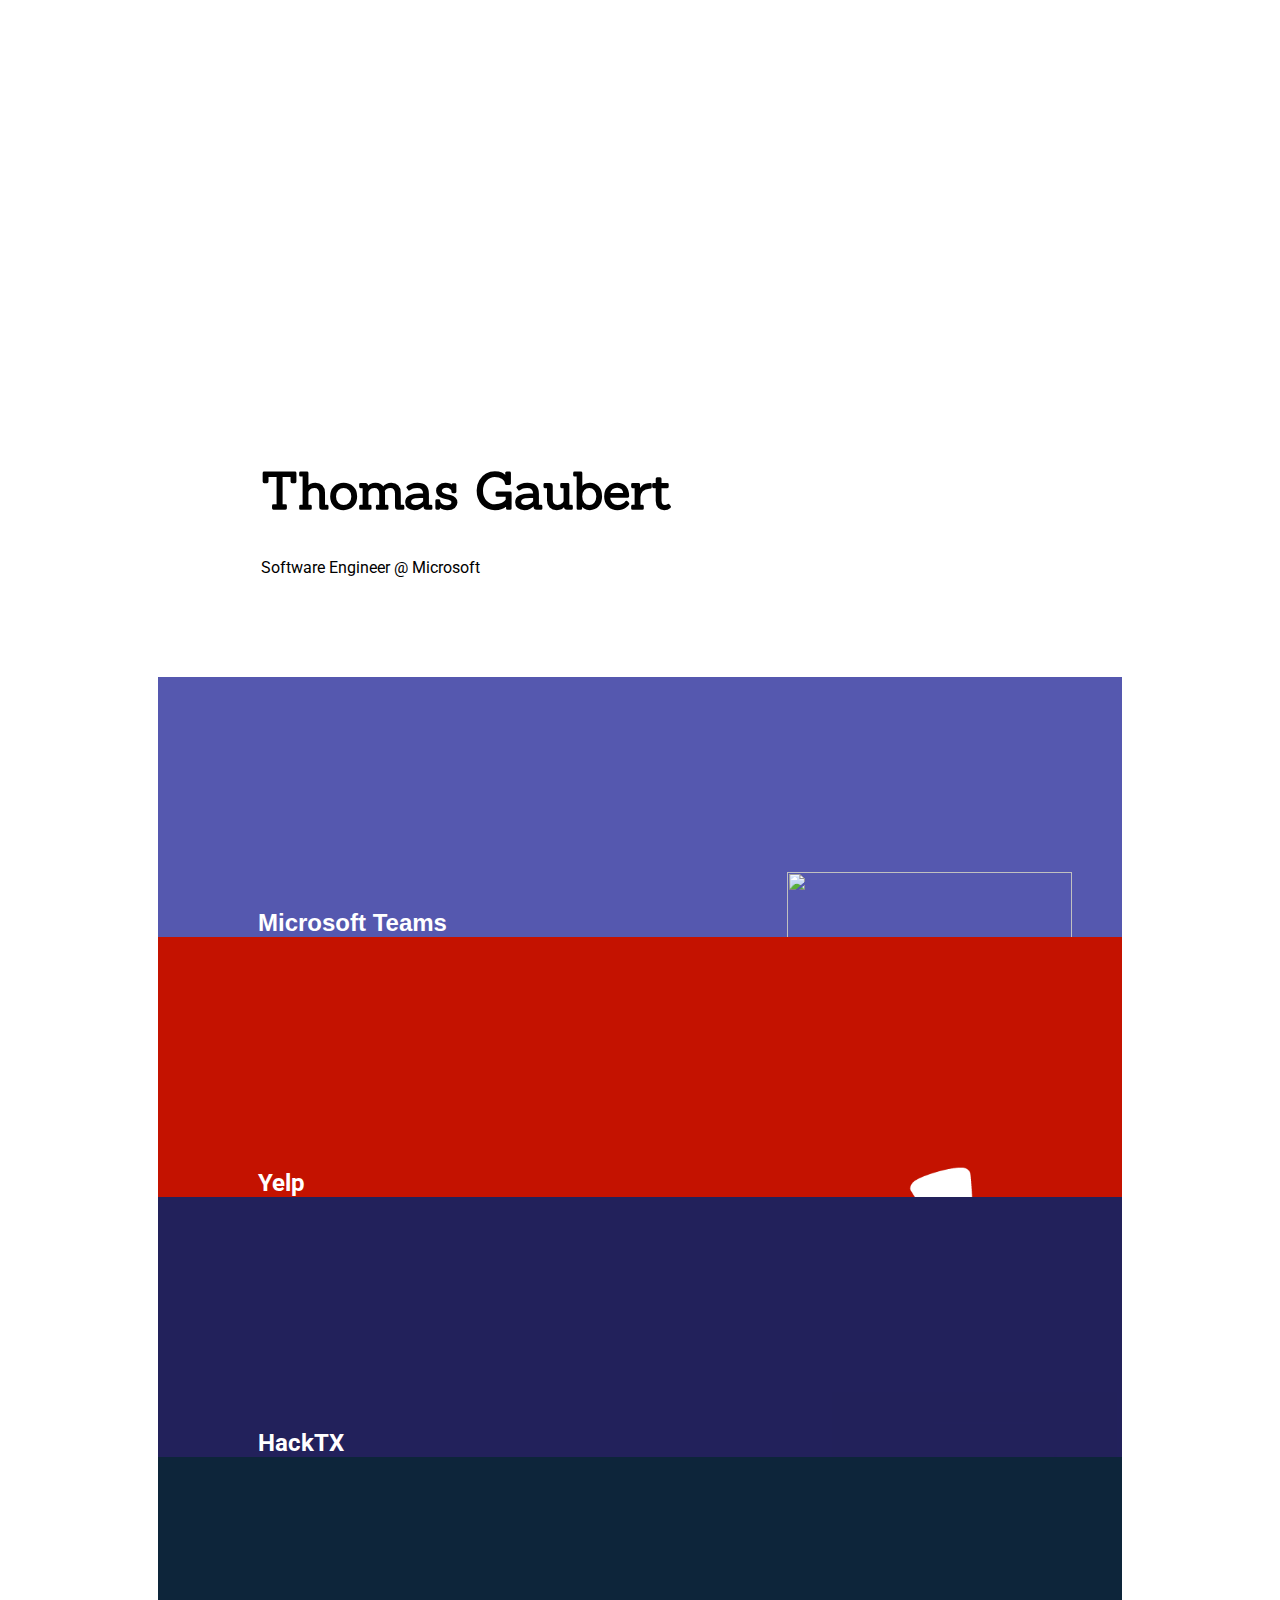
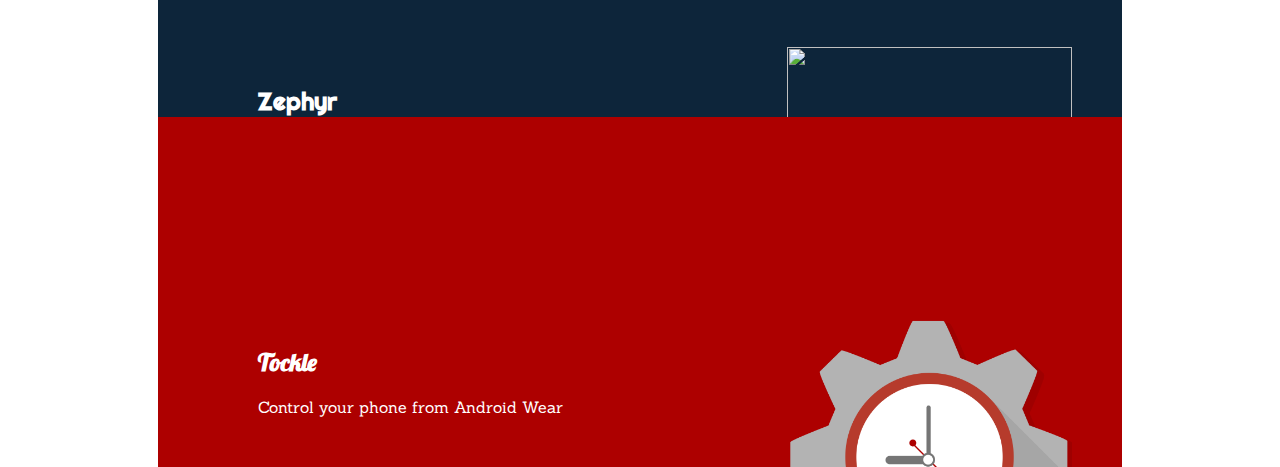
==== commit 0c25af1f: "Improve appearance on smaller devices" ====
--- a/index.html
+++ b/index.html
@@ -15,13 +15,15 @@
   <link href="https://fonts.googleapis.com/css?family=Roboto:300,400|Sanchez:400,400i|Righteous|Lobster" rel="stylesheet">
   <link rel="stylesheet" href="https://maxcdn.bootstrapcdn.com/bootstrap/4.0.0-beta.2/css/bootstrap.min.css" integrity="sha384-PsH8R72JQ3SOdhVi3uxftmaW6Vc51MKb0q5P2rRUpPvrszuE4W1povHYgTpBfshb" crossorigin="anonymous">
   <script defer src="https://use.fontawesome.com/releases/v5.0.9/js/all.js" integrity="sha384-8iPTk2s/jMVj81dnzb/iFR2sdA7u06vHJyyLlAd4snFpCl/SnyUjRrbdJsw1pGIl" crossorigin="anonymous"></script>
-  <link href="res/css/styles.css" rel="stylesheet">
+  <link href="https://cdn.rawgit.com/michalsnik/aos/2.1.1/dist/aos.css" rel="stylesheet">
+  <link href="res/css/global.css" rel="stylesheet">
+  <link href="res/css/index.css" rel="stylesheet">
 </head>
 <body>
 
   <div class="links">
     <ul>
-      <li><a href="resume.pdf" target="_blank"><i class="far fa-file-alt"></i></a></li>
+      <li><a href="resume.pdf" target="_blank"><i class="far fa-file-alt grow"></i></a></li>
       <li><a href="https://github.com/ThomasGaubert" target="_blank"><i class="fab fa-github"></i></a></li>
       <li><a href="https://twitter.com/ThomasGaubert" target="_blank"><i class="fab fa-twitter"></i></a></li>
       <li><a href="https://instagram.com/ThomasGaubert" target="_blank"><i class="fab fa-instagram"></i></a></li>
@@ -33,78 +35,77 @@
     <section class="bio">
       <h1 class="name">Thomas Gaubert</h1>
       <span class="tagline">Software Engineer @ Microsoft</span>
+      <div class="links-mobile">
+        <a href="resume.pdf" target="_blank"><i class="far fa-file-alt grow"></i></a>
+        <a href="https://github.com/ThomasGaubert" target="_blank"><i class="fab fa-github"></i></a>
+        <a href="https://twitter.com/ThomasGaubert" target="_blank"><i class="fab fa-twitter"></i></a>
+        <a href="https://instagram.com/ThomasGaubert" target="_blank"><i class="fab fa-instagram"></i></a>
+        <a href="https://linkedin.com/in/tpgaubert" target="_blank"><i class="fab fa-linkedin"></i></a>
+      </div>
     </section>
   </section>
 
-  <div class="projects-container">
-    <section class="project">
-      <div class="project-container project-ms">
-        <img class="icon" src="res/img/ms-teams.png" />
-        <div class="project-caption">
-          <h2>Microsoft Teams</h2>
-          <span class="project-tagline">The hub for teamwork in Office 365</span>
+  <div class="blocks-container">
+    <section class="block grow">
+      <a href="#">
+        <div class="block-container block-ms">
+          <img class="icon" src="res/img/ms-teams.png" data-aos="fade-up"/>
+          <div class="block-caption">
+            <h2>Microsoft Teams</h2>
+            <span class="block-tagline">The hub for teamwork in Office 365</span>
+          </div>
         </div>
-      </div>
+      </a>
     </section>
 
-    <!-- <section class="project">
-      <div class="project-container project-container-half left project-yelp">
-        <img class="icon" src="res/img/ms-teams.png" />
-        <div class="project-caption">
-          <h2>Yelp</h2>
-          <span class="project-tagline">Core Android</span>
-        </div>
-      </div>
-
-      <div class="project-container project-container-half right project-lan">
-        <img class="icon" src="res/img/ms-teams.png" />
-        <div class="project-caption">
-          <h2>HackTX</h2>
-          <span class="project-tagline">The UT Austin hackathon</span>
-        </div>
-      </div>
-    </section> -->
-
-    <div class="project-half-container">
-      <section class="project project-half">
-        <div class="project-container project-yelp half-left">
-          <img class="icon" src="res/img/yelp.png" />
-          <div class="project-caption">
-            <h2>Yelp</h2>
-            <span class="project-tagline">Core Android</span>
+    <div class="block-half-container">
+      <section class="block block-half grow">
+        <a href="#">
+          <div class="block-container block-yelp half-left">
+            <img class="icon" src="res/img/yelp.png" data-aos="fade-up"/>
+            <div class="block-caption">
+              <h2>Yelp</h2>
+              <span class="block-tagline">Core Android</span>
+            </div>
           </div>
-        </div>
+        </a>
       </section>
 
-      <section class="project project-half">
-        <div class="project-container project-hacktx half-right">
-          <img class="icon" src="res/img/hacktx.png" />
-          <div class="project-caption">
-            <h2>HackTX</h2>
-            <span class="project-tagline">The UT Austin hackathon</span>
+      <section class="block block-half grow">
+        <a href="#">
+          <div class="block-container block-hacktx half-right">
+            <img class="icon" src="res/img/hacktx.png" data-aos="fade-up"/>
+            <div class="block-caption">
+              <h2>HackTX</h2>
+              <span class="block-tagline">The UT Austin hackathon</span>
+            </div>
           </div>
-        </div>
+        </a>
       </section>
     </div>
 
-    <section class="project">
-      <div class="project-container project-zephyr">
-        <img class="icon" src="res/img/zephyr.png" />
-        <div class="project-caption">
-          <h2>Zephyr</h2>
-          <span class="project-tagline">Android notifications mirrored to VR</span>
+    <section class="block grow">
+      <a href="#">
+        <div class="block-container block-zephyr">
+          <img class="icon" src="res/img/zephyr.png" data-aos="fade-up"/>
+          <div class="block-caption">
+            <h2>Zephyr</h2>
+            <span class="block-tagline">Android notifications mirrored to VR</span>
+          </div>
         </div>
-      </div>
+      </a>
     </section>
 
-    <section class="project">
-      <div class="project-container project-tockle">
-        <img class="icon" src="res/img/tockle.png" />
-        <div class="project-caption">
-          <h2>Tockle</h2>
-          <span class="project-tagline">Control your phone from Android Wear</span>
+    <section class="block grow">
+      <a href="#">
+        <div class="block-container block-tockle">
+          <img class="icon" src="res/img/tockle.png" data-aos="fade-up"/>
+          <div class="block-caption">
+            <h2>Tockle</h2>
+            <span class="block-tagline">Control your phone from Android Wear</span>
+          </div>
         </div>
-      </div>
+      </a>
     </section>
   </div>
 
@@ -113,4 +114,10 @@
   </section>
   
 </body>
+<script src="https://cdn.rawgit.com/michalsnik/aos/2.1.1/dist/aos.js"></script>
+<script>
+  AOS.init({
+    once: true
+  });
+</script>
 </html>
--- a/res/css/global.css
+++ b/res/css/global.css
@@ -0,0 +1,13 @@
+/*
+ * Site-wide styles
+ */ 
+
+/* Global */
+body {
+  font-family: 'Roboto', sans-serif;
+}
+
+@font-face {
+  font-family: 'SegoeUI' ;
+  src: url('../font/SegoeUI.ttf') format('truetype');
+}--- a/res/css/index.css
+++ b/res/css/index.css
@@ -0,0 +1,259 @@
+/*
+ * Styles for index.html
+ */ 
+
+/* Links */
+.links {
+  width: 75px;
+  position: fixed;
+  z-index: 1;
+  top: 0;
+  right: 60px;
+  overflow-x: hidden;
+  padding-top: 20px;
+  text-align: center;
+}
+
+.links li {
+  transition: all .2s ease-in-out;
+}
+
+.links li:hover {
+  transform: scale(1.1);
+}
+
+.links a {
+  padding: 6px 0 6px 0;
+  text-decoration: none;
+  font-size: 25px;
+  color: #818181;
+  display: block;
+}
+
+.links a:hover {
+  color: black;
+}
+
+.links ul {
+  list-style: none
+}
+
+.links li {
+  display: block
+}
+
+.links-mobile {
+  display: none;
+  margin-top: 10px;
+}
+
+.links-mobile a {
+  padding-right: 5px;
+  text-decoration: none;
+  font-size: 20px;
+  color: #818181;
+  transition: all .2s ease-in-out;
+}
+
+.links-mobile a:hover {
+  color: black;
+  transform: scale(1.1);
+}
+
+/* Hero */
+.hero {
+  height: 90%;
+  padding-top: 25%;
+}
+
+.bio {
+  width: 500px;
+  padding: 100px 0;
+  margin-left: 20%;
+}
+
+.name {
+  font-family: 'Sanchez', serif;
+  font-size: 4vmax;
+}
+
+.tagline {
+  
+}
+
+/* Blocks */
+.blocks-container {
+  padding: 0 150px;
+}
+
+.block {
+  height: 250px;
+  margin-bottom: 10px;
+  transition: transform .2s ease-in-out;
+}
+
+.block:hover {
+  transform: scale(1.03);
+}
+
+.block-half {
+  padding: 0;
+  width: 50%;
+}
+
+.block-half .half-left {
+  margin-right: 5px;
+}
+
+.block-half .half-right {
+  margin-left: 5px;
+}
+
+.block-half-container {
+  display: flex;
+}
+
+.block-container {
+  position: relative;
+  height: 100%;
+  padding: 50px 100px;
+  overflow: hidden;
+}
+
+.block-container > .icon {
+  width: 285px;
+  height: 285px;
+  position: absolute;
+  bottom: -130px;
+  right: 50px;
+}
+
+.block-caption {
+  position: absolute;
+  bottom: 0;
+  margin-bottom: 50px;
+}
+
+.block-tagline {
+  font-family: 'Sanchez', serif;
+}
+
+/* Block: Microsoft */
+.block-ms {
+  background-color: #5558AF;
+  color: white;
+}
+
+.block-ms h2 {
+  text-transform: capitalize;
+  font-family: 'SegoeUI', 'Arial', 'Helvetica', sans-serif;
+}
+
+/* Block: Yelp */
+.block-yelp {
+  background-color: #C41200;
+  color: white;
+}
+
+.block-yelp > .icon {
+  right: 5px;
+}
+
+/* Block: HackTX */
+.block-hacktx {
+  background-color: #22215B;
+  color: white;
+}
+
+.block-hacktx > .icon {
+  right: 5px;
+}
+
+/* Block: Zephyr */
+.block-zephyr {
+  background-color: #0D253A;
+  color: white;
+}
+
+.block-zephyr > .icon {
+  bottom: -125px;
+}
+
+.block-zephyr h2 {
+  text-transform: capitalize;
+  font-family: 'Righteous', cursive;
+}
+
+/* Block: Tockle */
+.block-tockle {
+  background-color: #AD0000;
+  color: white;
+}
+
+.block-tockle h2 {
+  text-transform: capitalize;
+  font-family: 'Lobster', cursive;
+}
+
+/* Footer */
+.footer {
+  font-size: 0.75rem;
+  padding: 1rem;
+  text-align: center;
+}
+
+/* Breakpoints */
+@media only screen and (max-width : 1300px) {
+  /* Half blocks now take up entire row */
+  .block-half .half-left {
+    margin-right: 0;
+  }
+
+  .block-half .half-right {
+    margin-left: 0;
+  }
+
+  .block-half-container {
+    display: block;
+  }
+
+  .block-half {
+    width: 100%;
+  }
+}
+
+@media only screen and (max-width : 950px) {
+  /* Blocks now extend edge to edge */
+  .blocks-container {
+    padding: 0;
+  }
+
+  .block-caption {
+    left: 50px;
+  }
+
+  .links {
+    position: absolute;
+    right: 25px;
+  }
+
+  .bio {
+    margin-left: 10%;
+    width: auto;
+  }
+}
+
+@media only screen and (max-width : 500px) {
+  /* Hide side links in favor of mobile links; hide icons */
+  .links {
+    display: none;
+  }
+
+  .links-mobile {
+    display: block;
+  }
+
+  .icon {
+    display: none;
+  }
+}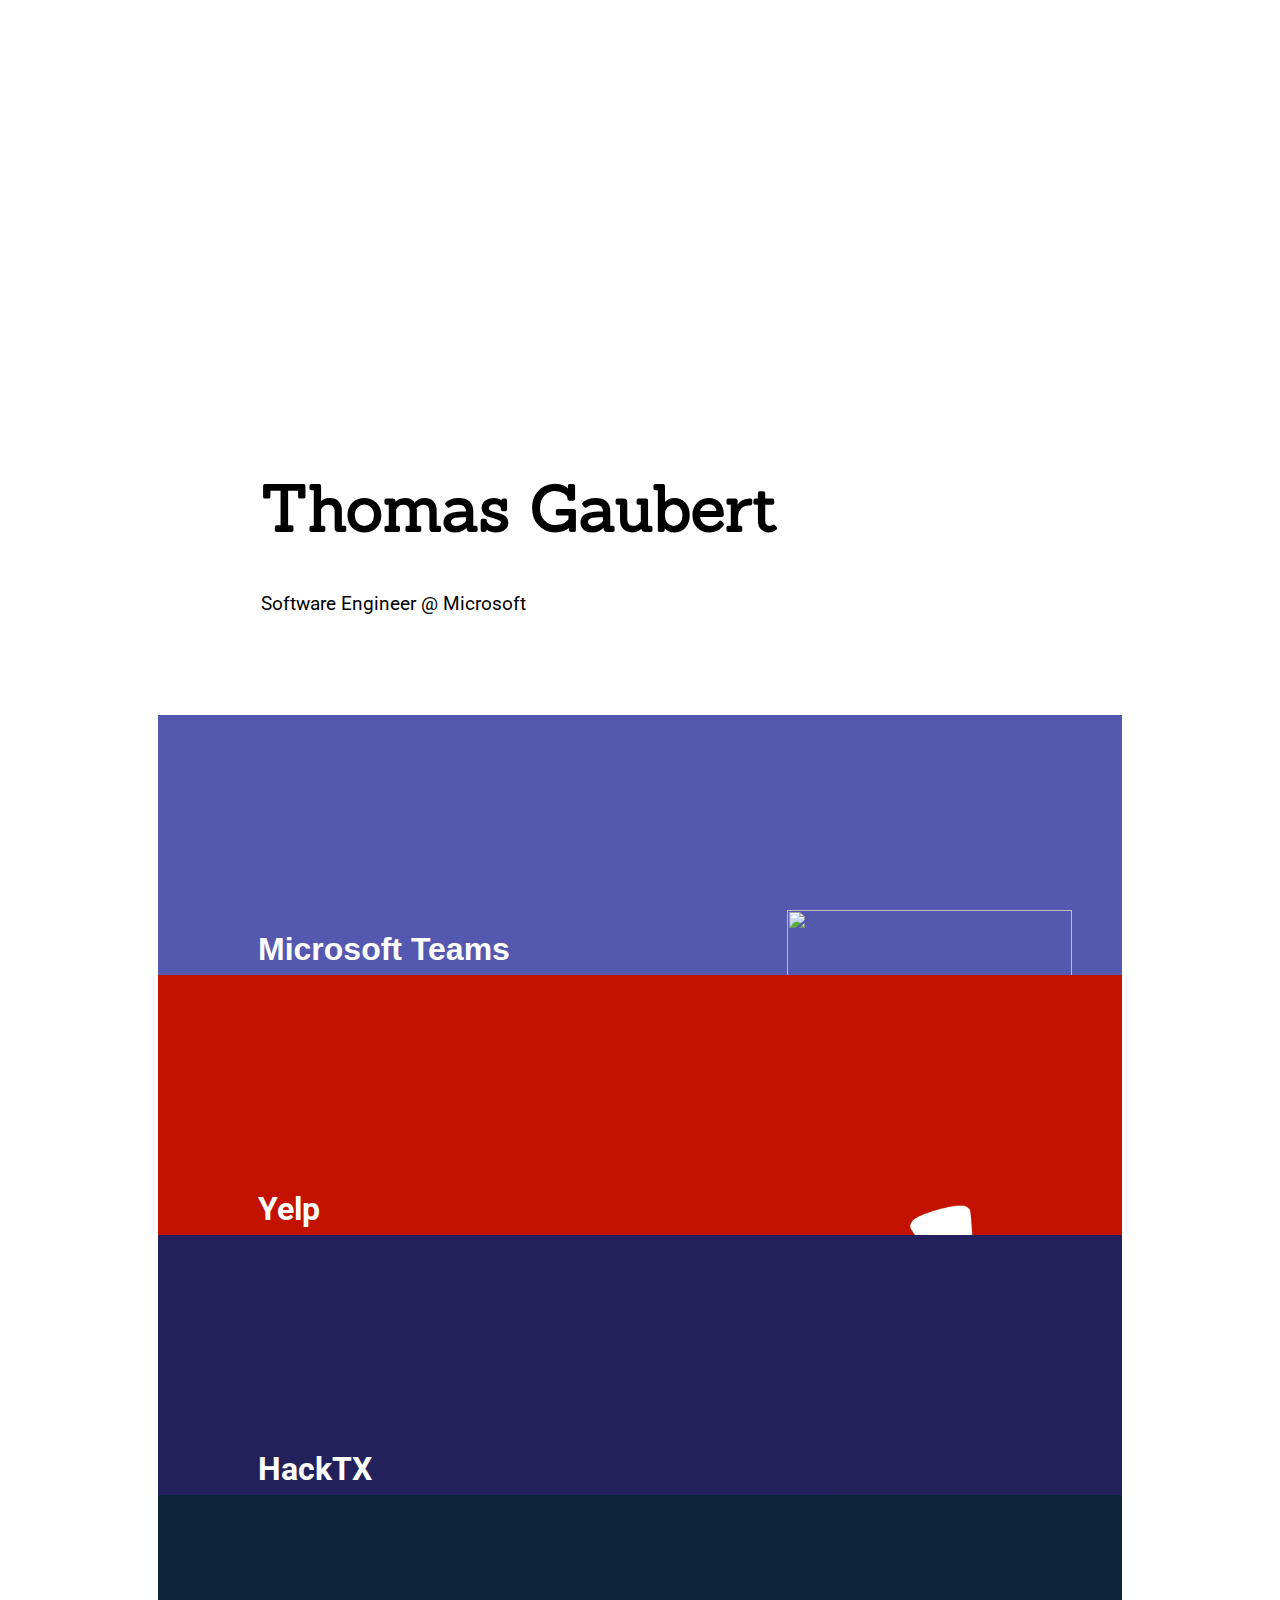
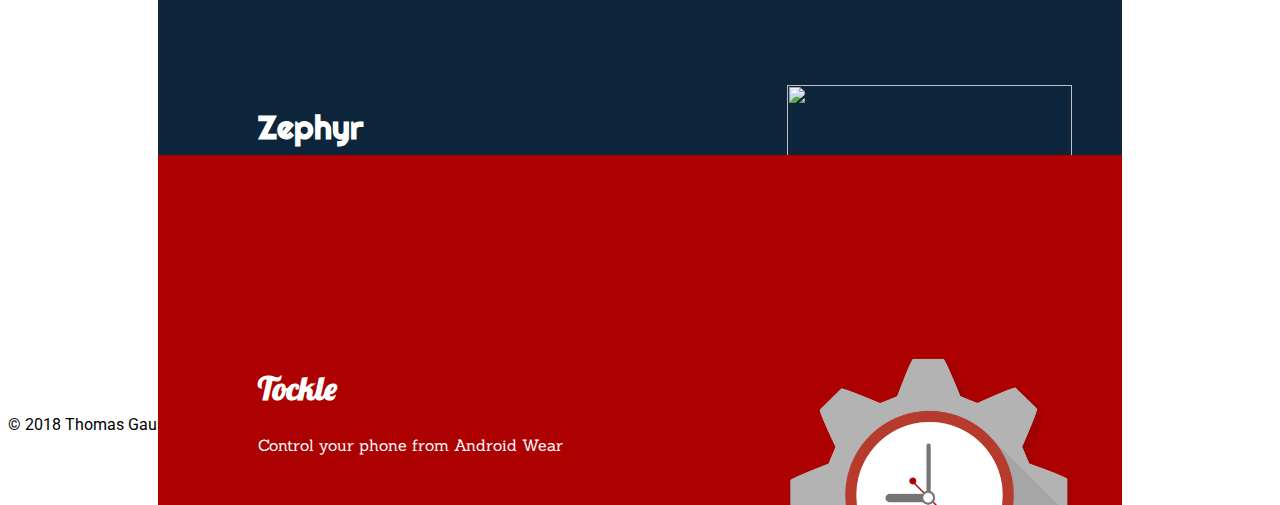
==== commit 8a2813eb: "Display icons on smaller devices" ====
--- a/index.html
+++ b/index.html
@@ -10,7 +10,7 @@
 
   <title>Thomas Gaubert</title>
 
-  <script src="//ajax.googleapis.com/ajax/libs/jquery/1.11.3/jquery.min.js"></script>
+  <script src="https://ajax.googleapis.com/ajax/libs/jquery/1.11.3/jquery.min.js"></script>
 
   <link href="https://fonts.googleapis.com/css?family=Roboto:300,400|Sanchez:400,400i|Righteous|Lobster" rel="stylesheet">
   <link rel="stylesheet" href="https://maxcdn.bootstrapcdn.com/bootstrap/4.0.0-beta.2/css/bootstrap.min.css" integrity="sha384-PsH8R72JQ3SOdhVi3uxftmaW6Vc51MKb0q5P2rRUpPvrszuE4W1povHYgTpBfshb" crossorigin="anonymous">
@@ -47,7 +47,7 @@
 
   <div class="blocks-container">
     <section class="block grow">
-      <a href="#">
+      <a href="https://products.office.com/en-us/microsoft-teams/group-chat-software" target="_blank">
         <div class="block-container block-ms">
           <img class="icon" src="res/img/ms-teams.png" data-aos="fade-up"/>
           <div class="block-caption">
@@ -60,19 +60,19 @@
 
     <div class="block-half-container">
       <section class="block block-half grow">
-        <a href="#">
+        <a href="https://yelp.com" target="_blank">
           <div class="block-container block-yelp half-left">
             <img class="icon" src="res/img/yelp.png" data-aos="fade-up"/>
             <div class="block-caption">
               <h2>Yelp</h2>
-              <span class="block-tagline">Core Android</span>
+              <span class="block-tagline">'17 Intern - Core Android</span>
             </div>
           </div>
         </a>
       </section>
 
       <section class="block block-half grow">
-        <a href="#">
+        <a href="https://hacktx.com" target="_blank">
           <div class="block-container block-hacktx half-right">
             <img class="icon" src="res/img/hacktx.png" data-aos="fade-up"/>
             <div class="block-caption">
@@ -85,7 +85,7 @@
     </div>
 
     <section class="block grow">
-      <a href="#">
+      <a href="zephyr.html">
         <div class="block-container block-zephyr">
           <img class="icon" src="res/img/zephyr.png" data-aos="fade-up"/>
           <div class="block-caption">
@@ -97,7 +97,7 @@
     </section>
 
     <section class="block grow">
-      <a href="#">
+      <a href="tockle.html">
         <div class="block-container block-tockle">
           <img class="icon" src="res/img/tockle.png" data-aos="fade-up"/>
           <div class="block-caption">
--- a/res/css/index.css
+++ b/res/css/index.css
@@ -48,11 +48,11 @@
 }
 
 .links-mobile a {
-  padding-right: 5px;
+  padding-right: 10px;
   text-decoration: none;
-  font-size: 20px;
+  font-size: 1.5em;
   color: #818181;
-  transition: all .2s ease-in-out;
+  transition: transform .2s ease-in-out;
 }
 
 .links-mobile a:hover {
@@ -67,18 +67,19 @@
 }
 
 .bio {
-  width: 500px;
+  width: auto;
   padding: 100px 0;
+  margin-right: 15px;
   margin-left: 20%;
 }
 
 .name {
   font-family: 'Sanchez', serif;
-  font-size: 4vmax;
+  font-size: 4em;
 }
 
 .tagline {
-  
+  font-size: 1.2em;
 }
 
 /* Blocks */
@@ -134,8 +135,13 @@
   margin-bottom: 50px;
 }
 
+.block-caption > h2 {
+  font-size: 2em;
+}
+
 .block-tagline {
   font-family: 'Sanchez', serif;
+  font-size: 1em;
 }
 
 /* Block: Microsoft */
@@ -193,13 +199,6 @@
 .block-tockle h2 {
   text-transform: capitalize;
   font-family: 'Lobster', cursive;
-}
-
-/* Footer */
-.footer {
-  font-size: 0.75rem;
-  padding: 1rem;
-  text-align: center;
 }
 
 /* Breakpoints */
@@ -223,7 +222,7 @@
 }
 
 @media only screen and (max-width : 950px) {
-  /* Blocks now extend edge to edge */
+  /* Blocks now extend edge to edge; icons are fixed */
   .blocks-container {
     padding: 0;
   }
@@ -239,12 +238,11 @@
 
   .bio {
     margin-left: 10%;
-    width: auto;
-  }
-}
-
-@media only screen and (max-width : 500px) {
-  /* Hide side links in favor of mobile links; hide icons */
+  }
+}
+
+@media only screen and (max-width : 700px) {
+  /* Hide side links in favor of mobile links; icons are up and smaller */
   .links {
     display: none;
   }
@@ -253,7 +251,11 @@
     display: block;
   }
 
-  .icon {
-    display: none;
+  .block-container > .icon {
+    width: 125px;
+    height: 125px;
+    position: absolute;
+    top: 10px;
+    right: 10px;
   }
 }